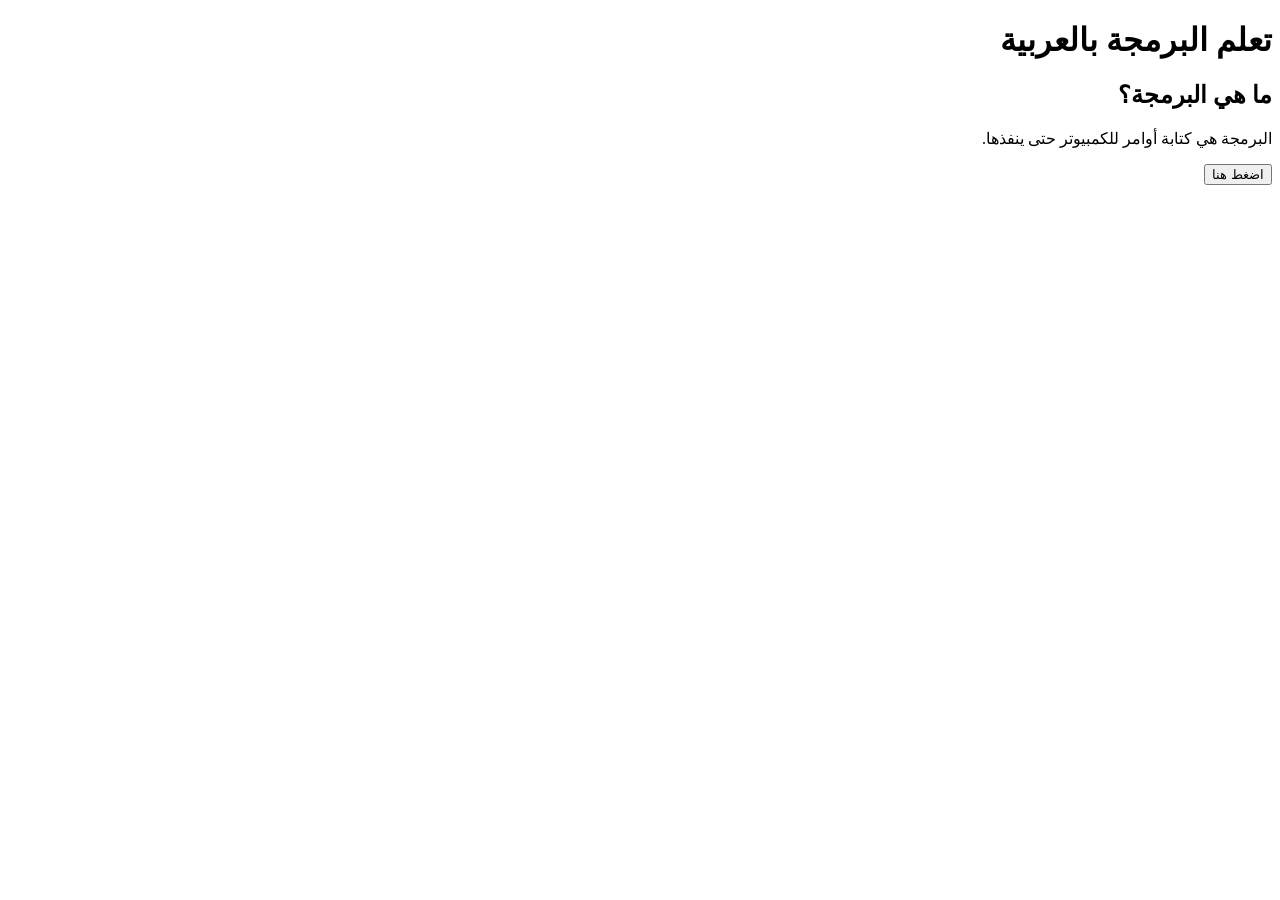
==== index.html @ 55c1474d "Create index.html" ====
<!DOCTYPE html>
<html lang="ar" dir="rtl">
<head>
  <meta charset="UTF-8">
  <title>تعلم البرمجة بالعربية</title>
  <link rel="stylesheet" href="style.css">
</head>
<body>
  <h1>تعلم البرمجة بالعربية</h1>

  <div id="lesson">
    <h2>ما هي البرمجة؟</h2>
    <p>البرمجة هي كتابة أوامر للكمبيوتر حتى ينفذها.</p>
  </div>

  <button onclick="showMessage()">اضغط هنا</button>

  <p id="message"></p>

  <script src="script.js"></script>
</body>
</html>
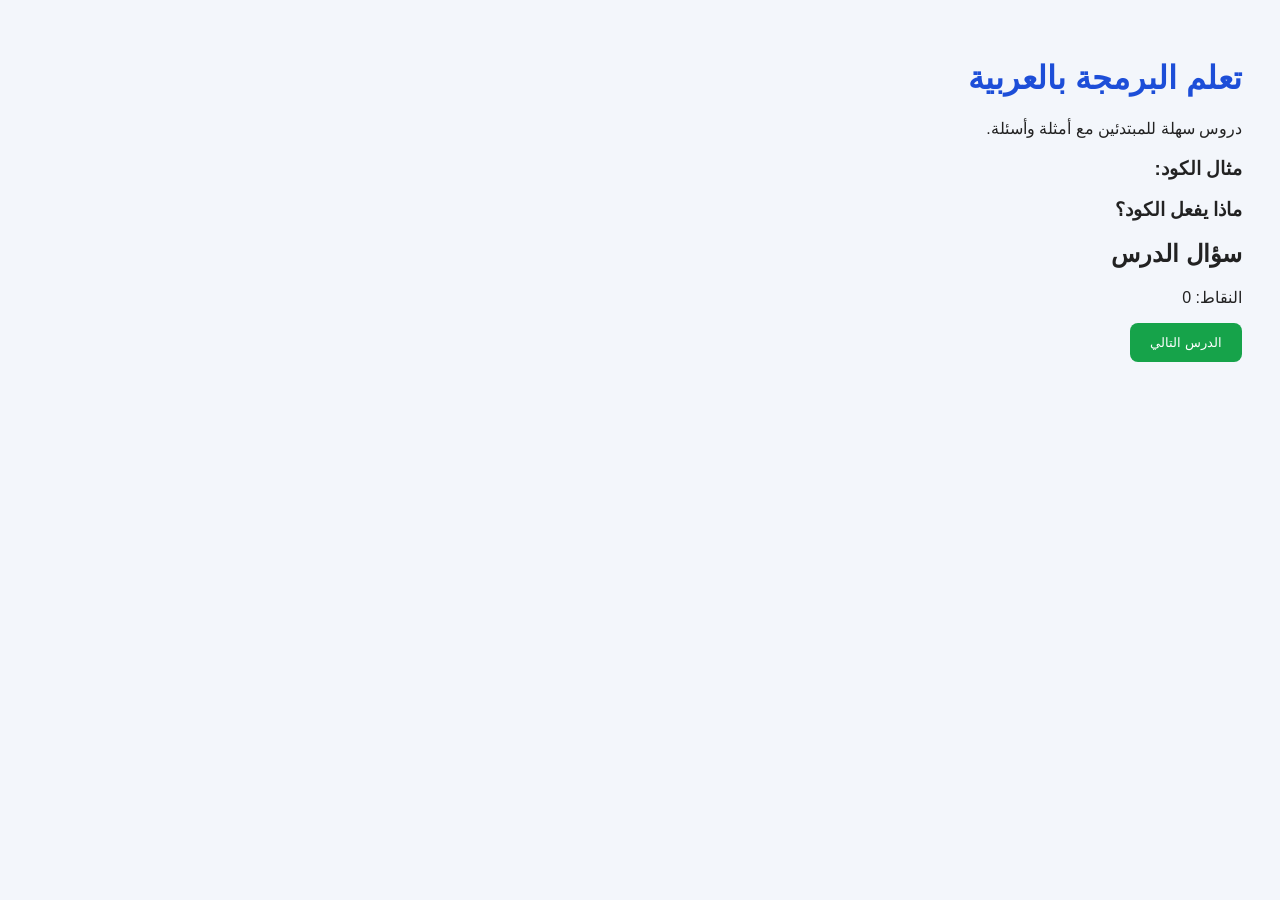
==== commit 3046b438: "Update index.html" ====
--- a/index.html
+++ b/index.html
@@ -2,20 +2,36 @@
 <html lang="ar" dir="rtl">
 <head>
   <meta charset="UTF-8">
+  <meta name="viewport" content="width=device-width, initial-scale=1.0">
   <title>تعلم البرمجة بالعربية</title>
   <link rel="stylesheet" href="style.css">
 </head>
 <body>
-  <h1>تعلم البرمجة بالعربية</h1>
+  <main class="app">
+    <h1>تعلم البرمجة بالعربية</h1>
+    <p class="intro">دروس سهلة للمبتدئين مع أمثلة وأسئلة.</p>
 
-  <div id="lesson">
-    <h2>ما هي البرمجة؟</h2>
-    <p>البرمجة هي كتابة أوامر للكمبيوتر حتى ينفذها.</p>
-  </div>
+    <section class="card">
+      <h2 id="lessonTitle"></h2>
+      <p id="lessonText"></p>
 
-  <button onclick="showMessage()">اضغط هنا</button>
+      <h3>مثال الكود:</h3>
+      <pre><code id="lessonCode"></code></pre>
 
-  <p id="message"></p>
+      <h3>ماذا يفعل الكود؟</h3>
+      <p id="codeExplain"></p>
+    </section>
+
+    <section class="card">
+      <h2>سؤال الدرس</h2>
+      <p id="question"></p>
+      <div id="answers"></div>
+      <p id="result"></p>
+      <p>النقاط: <span id="score">0</span></p>
+    </section>
+
+    <button onclick="nextLesson()">الدرس التالي</button>
+  </main>
 
   <script src="script.js"></script>
 </body>
--- a/style.css
+++ b/style.css
@@ -0,0 +1,24 @@
+body {
+  font-family: Arial, sans-serif;
+  direction: rtl;
+  background-color: #f3f6fb;
+  color: #222;
+  padding: 30px;
+}
+
+h1 {
+  color: #1d4ed8;
+}
+
+button {
+  background-color: #16a34a;
+  color: white;
+  border: none;
+  padding: 12px 20px;
+  border-radius: 8px;
+  cursor: pointer;
+}
+
+button:hover {
+  background-color: #15803d;
+}
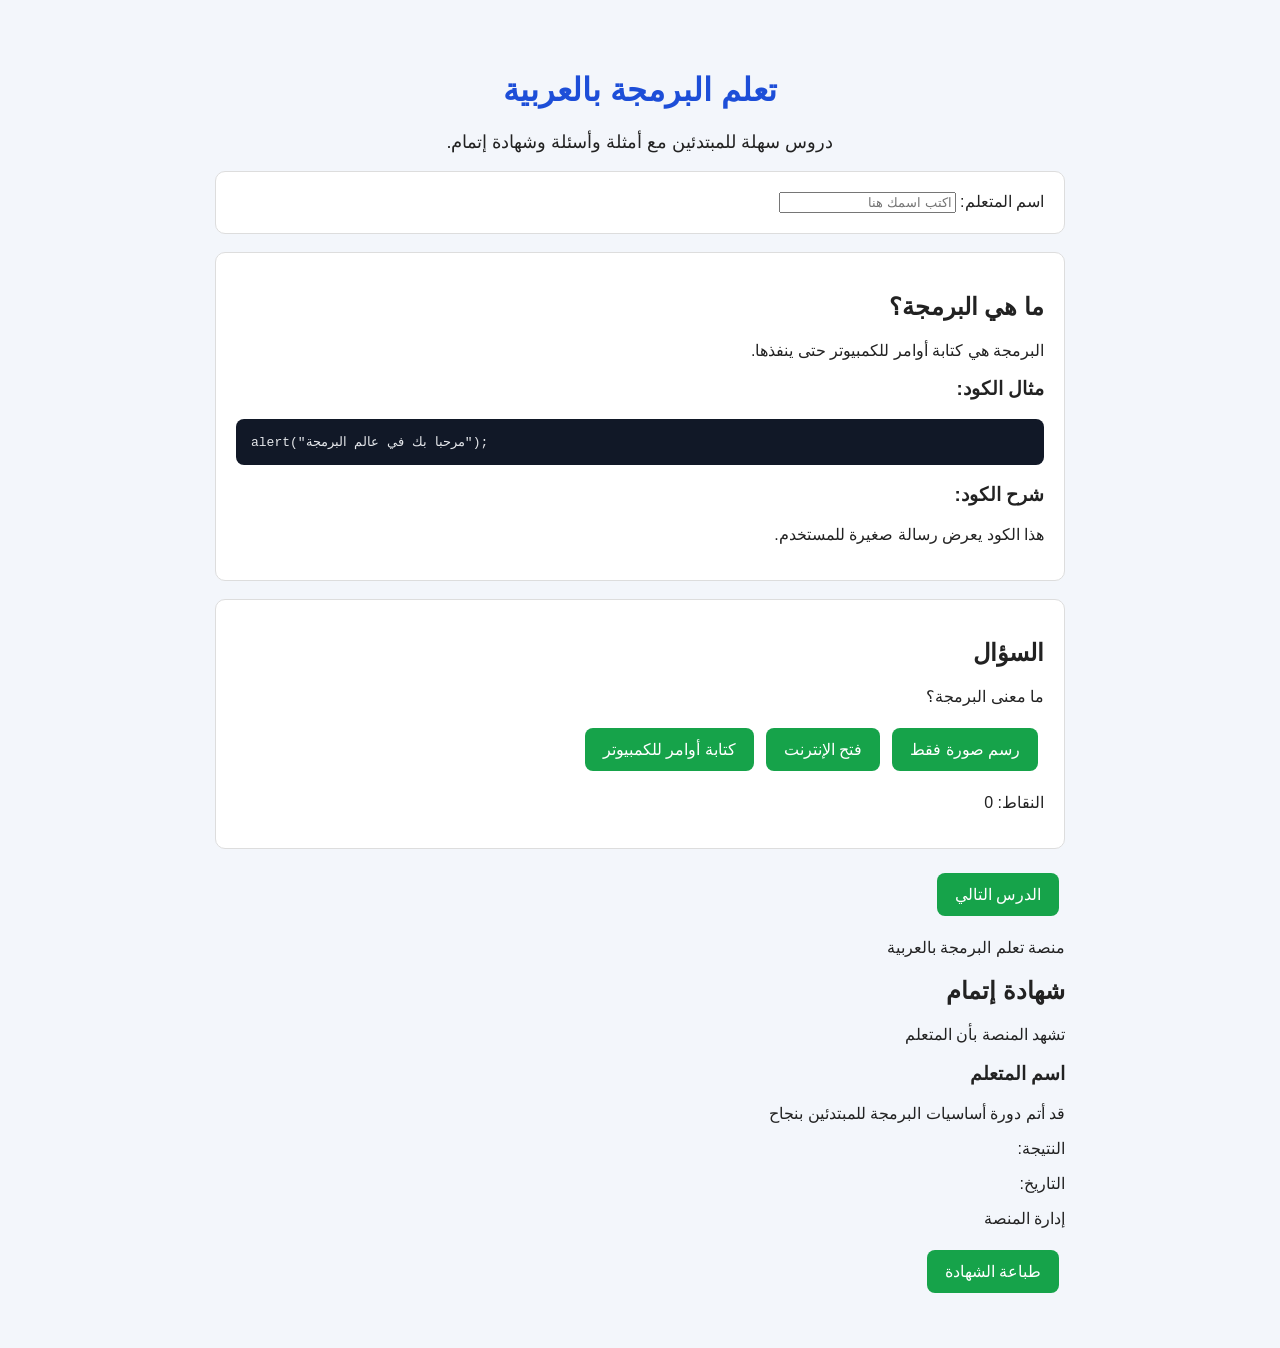
==== commit 642e1b60: "Update index.html" ====
--- a/index.html
+++ b/index.html
@@ -9,28 +9,54 @@
 <body>
   <main class="app">
     <h1>تعلم البرمجة بالعربية</h1>
-    <p class="intro">دروس سهلة للمبتدئين مع أمثلة وأسئلة.</p>
+    <p class="intro">دروس سهلة للمبتدئين مع أمثلة وأسئلة وشهادة إتمام.</p>
 
     <section class="card">
+      <label for="studentName">اسم المتعلم:</label>
+      <input id="studentName" type="text" placeholder="اكتب اسمك هنا">
+    </section>
+
+    <section class="card" id="lessonBox">
       <h2 id="lessonTitle"></h2>
       <p id="lessonText"></p>
 
       <h3>مثال الكود:</h3>
       <pre><code id="lessonCode"></code></pre>
 
-      <h3>ماذا يفعل الكود؟</h3>
+      <h3>شرح الكود:</h3>
       <p id="codeExplain"></p>
     </section>
 
-    <section class="card">
-      <h2>سؤال الدرس</h2>
+    <section class="card" id="quizBox">
+      <h2>السؤال</h2>
       <p id="question"></p>
       <div id="answers"></div>
       <p id="result"></p>
-      <p>النقاط: <span id="score">0</span></p>
+      <p class="score">النقاط: <span id="score">0</span></p>
     </section>
 
-    <button onclick="nextLesson()">الدرس التالي</button>
+    <button id="nextButton">الدرس التالي</button>
+
+    <section class="certificate-section" id="certificateSection">
+      <div class="certificate">
+        <div class="certificate-border">
+          <p class="certificate-small">منصة تعلم البرمجة بالعربية</p>
+          <h2>شهادة إتمام</h2>
+          <p class="certificate-text">تشهد المنصة بأن المتعلم</p>
+          <h3 id="certificateName">اسم المتعلم</h3>
+          <p class="certificate-text">قد أتم دورة أساسيات البرمجة للمبتدئين بنجاح</p>
+
+          <div class="certificate-info">
+            <p>النتيجة: <span id="certificateScore"></span></p>
+            <p>التاريخ: <span id="certificateDate"></span></p>
+          </div>
+
+          <p class="signature">إدارة المنصة</p>
+        </div>
+      </div>
+
+      <button id="printButton">طباعة الشهادة</button>
+    </section>
   </main>
 
   <script src="script.js"></script>
--- a/style.css
+++ b/style.css
@@ -1,24 +1,60 @@
 body {
+  margin: 0;
   font-family: Arial, sans-serif;
-  direction: rtl;
-  background-color: #f3f6fb;
+  background: #f3f6fb;
   color: #222;
-  padding: 30px;
+}
+
+.app {
+  max-width: 850px;
+  margin: 30px auto;
+  padding: 20px;
 }
 
 h1 {
   color: #1d4ed8;
+  text-align: center;
+}
+
+.intro {
+  text-align: center;
+  font-size: 18px;
+}
+
+.card {
+  background: white;
+  padding: 20px;
+  margin: 18px 0;
+  border-radius: 10px;
+  border: 1px solid #ddd;
+}
+
+pre {
+  direction: ltr;
+  text-align: left;
+  background: #111827;
+  color: #e5e7eb;
+  padding: 15px;
+  border-radius: 8px;
+  overflow-x: auto;
 }
 
 button {
-  background-color: #16a34a;
+  background: #16a34a;
   color: white;
   border: none;
-  padding: 12px 20px;
+  padding: 12px 18px;
+  margin: 6px;
   border-radius: 8px;
   cursor: pointer;
+  font-size: 16px;
 }
 
 button:hover {
-  background-color: #15803d;
+  background: #15803d;
 }
+
+#result {
+  font-weight: bold;
+  color: #1d4ed8;
+}
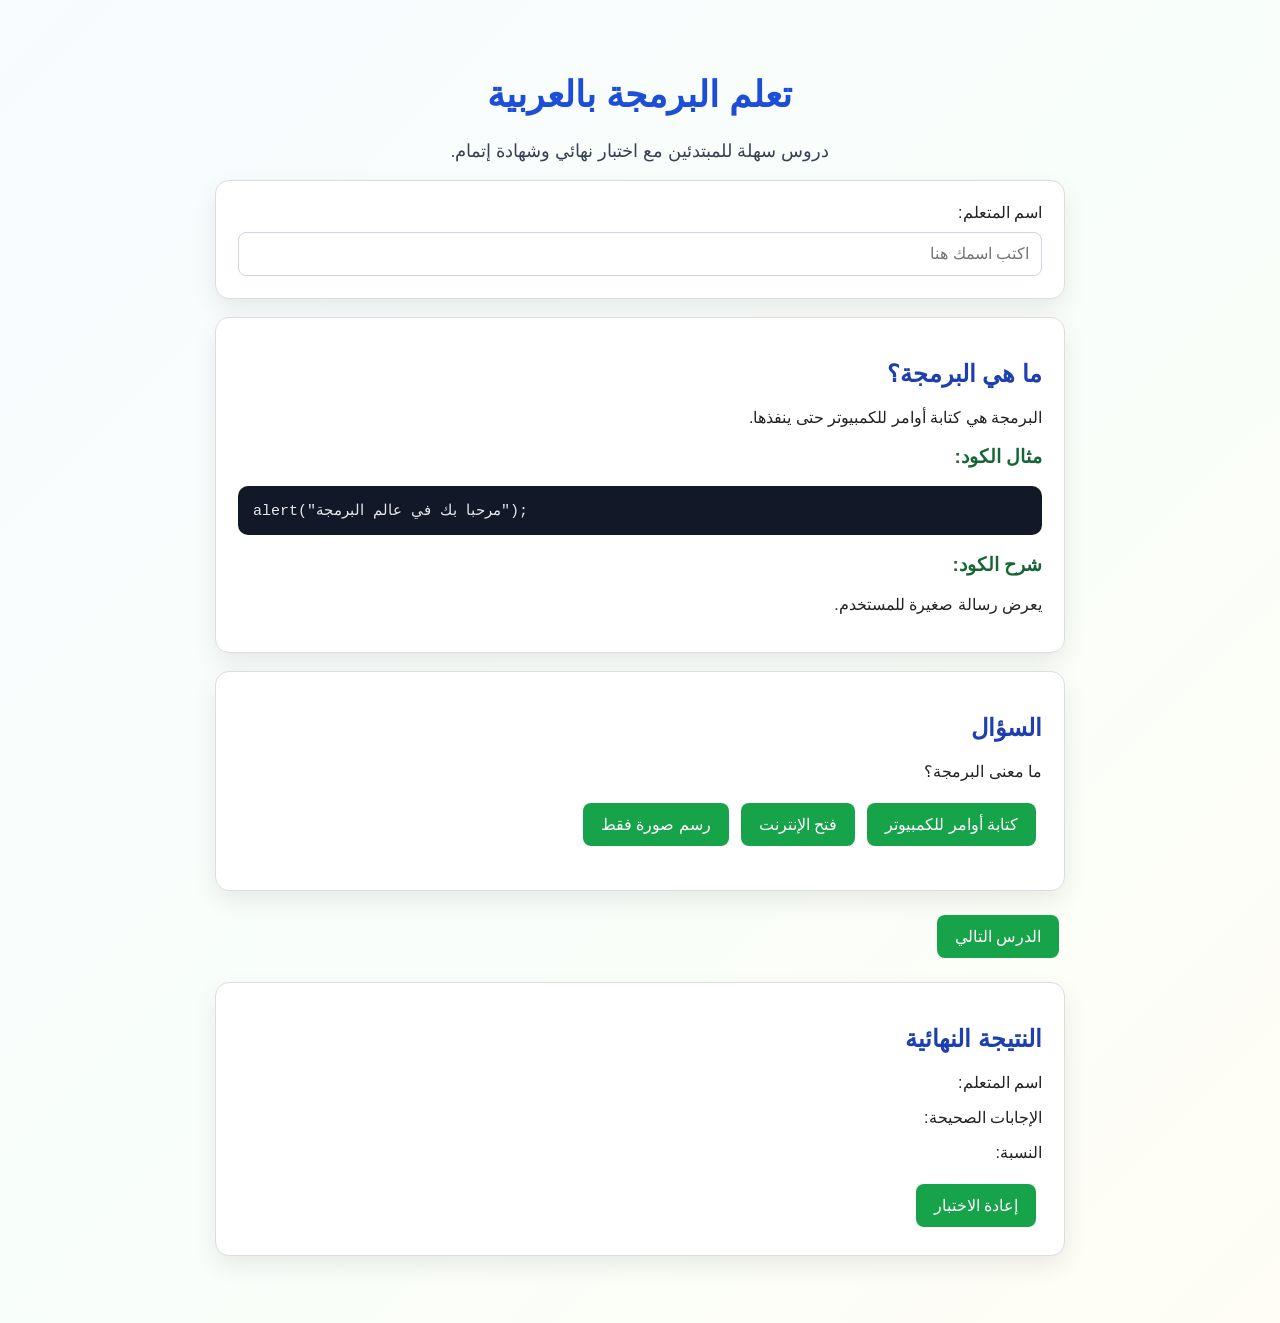
==== commit 5e12ef6b: "Update index.html" ====
--- a/index.html
+++ b/index.html
@@ -9,9 +9,9 @@
 <body>
   <main class="app">
     <h1>تعلم البرمجة بالعربية</h1>
-    <p class="intro">دروس سهلة للمبتدئين مع أمثلة وأسئلة وشهادة إتمام.</p>
+    <p class="intro">دروس سهلة للمبتدئين مع اختبار نهائي وشهادة إتمام.</p>
 
-    <section class="card">
+    <section class="card" id="nameBox">
       <label for="studentName">اسم المتعلم:</label>
       <input id="studentName" type="text" placeholder="اكتب اسمك هنا">
     </section>
@@ -32,10 +32,18 @@
       <p id="question"></p>
       <div id="answers"></div>
       <p id="result"></p>
-      <p class="score">النقاط: <span id="score">0</span></p>
     </section>
 
     <button id="nextButton">الدرس التالي</button>
+
+    <section class="card final-result" id="finalResult">
+      <h2>النتيجة النهائية</h2>
+      <p>اسم المتعلم: <strong id="finalName"></strong></p>
+      <p>الإجابات الصحيحة: <strong id="finalScore"></strong></p>
+      <p>النسبة: <strong id="finalPercent"></strong></p>
+      <p id="finalMessage"></p>
+      <button id="restartButton">إعادة الاختبار</button>
+    </section>
 
     <section class="certificate-section" id="certificateSection">
       <div class="certificate">
--- a/style.css
+++ b/style.css
@@ -1,8 +1,11 @@
 body {
   margin: 0;
   font-family: Arial, sans-serif;
-  background: #f3f6fb;
+  background:
+    linear-gradient(rgba(255, 255, 255, 0.82), rgba(255, 255, 255, 0.82)),
+    linear-gradient(135deg, #dbeafe, #dcfce7, #fef3c7);
   color: #222;
+  min-height: 100vh;
 }
 
 .app {
@@ -14,33 +17,55 @@
 h1 {
   color: #1d4ed8;
   text-align: center;
+  font-size: 36px;
 }
 
 .intro {
   text-align: center;
   font-size: 18px;
+  color: #374151;
 }
 
 .card {
-  background: white;
-  padding: 20px;
+  background-color: white;
+  padding: 22px;
   margin: 18px 0;
-  border-radius: 10px;
+  border-radius: 14px;
   border: 1px solid #ddd;
+  box-shadow: 0 10px 25px rgba(0, 0, 0, 0.08);
+}
+
+.card h2 {
+  color: #1e40af;
+}
+
+.card h3 {
+  color: #166534;
+}
+
+input {
+  width: 100%;
+  margin-top: 10px;
+  padding: 12px;
+  border: 1px solid #cbd5e1;
+  border-radius: 8px;
+  font-size: 16px;
+  box-sizing: border-box;
 }
 
 pre {
   direction: ltr;
   text-align: left;
-  background: #111827;
+  background-color: #111827;
   color: #e5e7eb;
   padding: 15px;
-  border-radius: 8px;
+  border-radius: 10px;
   overflow-x: auto;
+  font-size: 15px;
 }
 
 button {
-  background: #16a34a;
+  background-color: #16a34a;
   color: white;
   border: none;
   padding: 12px 18px;
@@ -51,10 +76,110 @@
 }
 
 button:hover {
-  background: #15803d;
+  background-color: #15803d;
 }
 
 #result {
   font-weight: bold;
   color: #1d4ed8;
 }
+
+.score {
+  font-weight: bold;
+  font-size: 18px;
+}
+
+.certificate-section {
+  display: none;
+  margin-top: 25px;
+  text-align: center;
+}
+
+.certificate {
+  max-width: 850px;
+  margin: 20px auto;
+  padding: 18px;
+  border-radius: 18px;
+  background:
+    linear-gradient(rgba(255, 255, 255, 0.88), rgba(255, 255, 255, 0.88)),
+    linear-gradient(135deg, #fef3c7, #dbeafe, #dcfce7);
+  box-shadow: 0 18px 45px rgba(0, 0, 0, 0.14);
+}
+
+.certificate-border {
+  padding: 45px 30px;
+  border: 6px double #c89b2c;
+  border-radius: 14px;
+  background:
+    radial-gradient(circle at top right, rgba(250, 204, 21, 0.18), transparent 28%),
+    radial-gradient(circle at bottom left, rgba(37, 99, 235, 0.14), transparent 30%),
+    #ffffff;
+}
+
+.certificate-small {
+  color: #92400e;
+  font-weight: bold;
+  font-size: 18px;
+}
+
+.certificate h2 {
+  margin: 15px 0;
+  color: #1d4ed8;
+  font-size: 42px;
+}
+
+.certificate-text {
+  font-size: 20px;
+  color: #374151;
+  line-height: 1.8;
+}
+
+#certificateName {
+  margin: 20px auto;
+  padding: 12px 20px;
+  max-width: 520px;
+  color: #166534;
+  font-size: 34px;
+  border-bottom: 3px solid #c89b2c;
+}
+
+.certificate-info {
+  display: flex;
+  justify-content: center;
+  gap: 28px;
+  flex-wrap: wrap;
+  margin-top: 25px;
+  font-size: 18px;
+  font-weight: bold;
+  color: #1f2937;
+}
+
+.signature {
+  margin-top: 35px;
+  color: #92400e;
+  font-size: 20px;
+  font-weight: bold;
+}
+
+@media print {
+  body * {
+    visibility: hidden;
+  }
+
+  .certificate-section,
+  .certificate-section * {
+    visibility: visible;
+  }
+
+  .certificate-section {
+    display: block;
+  }
+
+  .certificate-section button {
+    display: none;
+  }
+
+  .certificate {
+    box-shadow: none;
+  }
+}
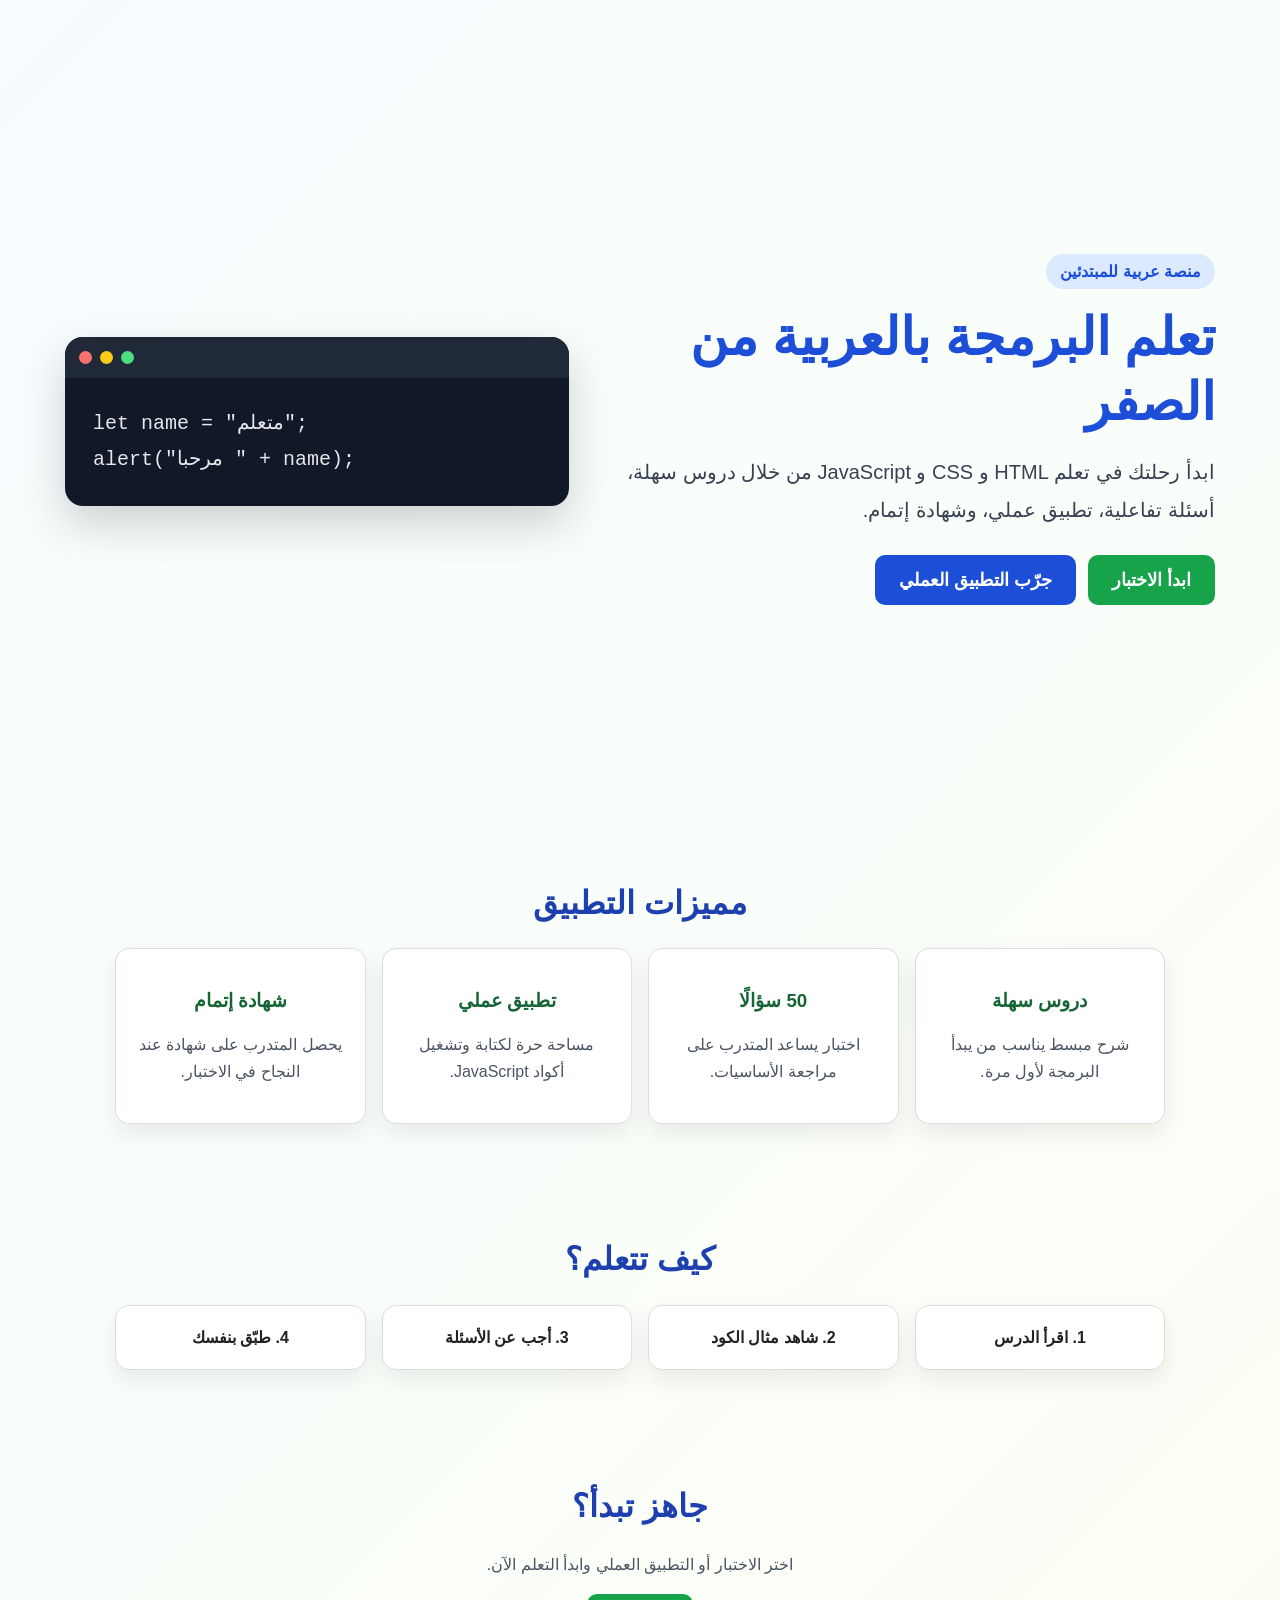
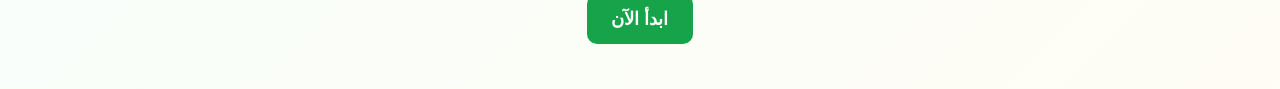
==== commit 1e29130c: "Update index.html" ====
--- a/index.html
+++ b/index.html
@@ -7,66 +7,68 @@
   <link rel="stylesheet" href="style.css">
 </head>
 <body>
-  <main class="app">
-    <h1>تعلم البرمجة بالعربية</h1>
-    <p class="intro">دروس سهلة للمبتدئين مع اختبار نهائي وشهادة إتمام.</p>
+  <main class="website">
+    <section class="hero">
+      <div class="hero-content">
+        <p class="badge">منصة عربية للمبتدئين</p>
+        <h1>تعلم البرمجة بالعربية من الصفر</h1>
+        <p class="hero-text">
+          ابدأ رحلتك في تعلم HTML و CSS و JavaScript من خلال دروس سهلة،
+          أسئلة تفاعلية، تطبيق عملي، وشهادة إتمام.
+        </p>
 
-    <section class="card" id="nameBox">
-      <label for="studentName">اسم المتعلم:</label>
-      <input id="studentName" type="text" placeholder="اكتب اسمك هنا">
-    </section>
-
-    <section class="card" id="lessonBox">
-      <h2 id="lessonTitle"></h2>
-      <p id="lessonText"></p>
-
-      <h3>مثال الكود:</h3>
-      <pre><code id="lessonCode"></code></pre>
-
-      <h3>شرح الكود:</h3>
-      <p id="codeExplain"></p>
-    </section>
-
-    <section class="card" id="quizBox">
-      <h2>السؤال</h2>
-      <p id="question"></p>
-      <div id="answers"></div>
-      <p id="result"></p>
-    </section>
-
-    <button id="nextButton">الدرس التالي</button>
-
-    <section class="card final-result" id="finalResult">
-      <h2>النتيجة النهائية</h2>
-      <p>اسم المتعلم: <strong id="finalName"></strong></p>
-      <p>الإجابات الصحيحة: <strong id="finalScore"></strong></p>
-      <p>النسبة: <strong id="finalPercent"></strong></p>
-      <p id="finalMessage"></p>
-      <button id="restartButton">إعادة الاختبار</button>
-    </section>
-
-    <section class="certificate-section" id="certificateSection">
-      <div class="certificate">
-        <div class="certificate-border">
-          <p class="certificate-small">منصة تعلم البرمجة بالعربية</p>
-          <h2>شهادة إتمام</h2>
-          <p class="certificate-text">تشهد المنصة بأن المتعلم</p>
-          <h3 id="certificateName">اسم المتعلم</h3>
-          <p class="certificate-text">قد أتم دورة أساسيات البرمجة للمبتدئين بنجاح</p>
-
-          <div class="certificate-info">
-            <p>النتيجة: <span id="certificateScore"></span></p>
-            <p>التاريخ: <span id="certificateDate"></span></p>
-          </div>
-
-          <p class="signature">إدارة المنصة</p>
+        <div class="hero-actions">
+          <a class="start-link" href="app.html">ابدأ الاختبار</a>
+          <a class="practice-link" href="app.html#practice">جرّب التطبيق العملي</a>
         </div>
       </div>
 
-      <button id="printButton">طباعة الشهادة</button>
+      <div class="code-preview">
+        <div class="code-header">
+          <span></span><span></span><span></span>
+        </div>
+        <pre><code>let name = "متعلم";
+alert("مرحبا " + name);</code></pre>
+      </div>
+    </section>
+
+    <section class="features">
+      <h2>مميزات التطبيق</h2>
+      <div class="features-grid">
+        <div class="feature-card">
+          <h3>دروس سهلة</h3>
+          <p>شرح مبسط يناسب من يبدأ البرمجة لأول مرة.</p>
+        </div>
+        <div class="feature-card">
+          <h3>50 سؤالًا</h3>
+          <p>اختبار يساعد المتدرب على مراجعة الأساسيات.</p>
+        </div>
+        <div class="feature-card">
+          <h3>تطبيق عملي</h3>
+          <p>مساحة حرة لكتابة وتشغيل أكواد JavaScript.</p>
+        </div>
+        <div class="feature-card">
+          <h3>شهادة إتمام</h3>
+          <p>يحصل المتدرب على شهادة عند النجاح في الاختبار.</p>
+        </div>
+      </div>
+    </section>
+
+    <section class="steps">
+      <h2>كيف تتعلم؟</h2>
+      <div class="steps-list">
+        <div>1. اقرأ الدرس</div>
+        <div>2. شاهد مثال الكود</div>
+        <div>3. أجب عن الأسئلة</div>
+        <div>4. طبّق بنفسك</div>
+      </div>
+    </section>
+
+    <section class="cta">
+      <h2>جاهز تبدأ؟</h2>
+      <p>اختر الاختبار أو التطبيق العملي وابدأ التعلم الآن.</p>
+      <a class="start-link" href="app.html">ابدأ الآن</a>
     </section>
   </main>
-
-  <script src="script.js"></script>
 </body>
 </html>
--- a/style.css
+++ b/style.css
@@ -1,3 +1,189 @@
+.website {
+  min-height: 100vh;
+}
+
+.hero {
+  min-height: 78vh;
+  display: grid;
+  grid-template-columns: 1.1fr 0.9fr;
+  align-items: center;
+  gap: 30px;
+  max-width: 1150px;
+  margin: 0 auto;
+  padding: 70px 22px 40px;
+}
+
+.hero-content {
+  text-align: right;
+}
+
+.badge {
+  display: inline-block;
+  background-color: #dbeafe;
+  color: #1d4ed8;
+  padding: 8px 14px;
+  border-radius: 999px;
+  font-weight: bold;
+  margin-bottom: 16px;
+}
+
+.hero h1 {
+  margin: 0 0 18px;
+  font-size: 52px;
+  color: #1d4ed8;
+  line-height: 1.25;
+}
+
+.hero-text {
+  max-width: 760px;
+  margin: 0 0 26px;
+  font-size: 20px;
+  line-height: 1.9;
+  color: #374151;
+}
+
+.hero-actions {
+  display: flex;
+  gap: 12px;
+  flex-wrap: wrap;
+}
+
+.start-link,
+.practice-link {
+  display: inline-block;
+  color: white;
+  text-decoration: none;
+  padding: 14px 24px;
+  border-radius: 10px;
+  font-size: 18px;
+  font-weight: bold;
+}
+
+.start-link {
+  background-color: #16a34a;
+}
+
+.practice-link {
+  background-color: #1d4ed8;
+}
+
+.start-link:hover {
+  background-color: #15803d;
+}
+
+.practice-link:hover {
+  background-color: #1e40af;
+}
+
+.code-preview {
+  direction: ltr;
+  background-color: #111827;
+  color: #e5e7eb;
+  border-radius: 18px;
+  box-shadow: 0 18px 45px rgba(0, 0, 0, 0.18);
+  overflow: hidden;
+}
+
+.code-header {
+  display: flex;
+  gap: 8px;
+  padding: 14px;
+  background-color: #1f2937;
+}
+
+.code-header span {
+  width: 13px;
+  height: 13px;
+  border-radius: 50%;
+  background-color: #f87171;
+}
+
+.code-header span:nth-child(2) {
+  background-color: #facc15;
+}
+
+.code-header span:nth-child(3) {
+  background-color: #4ade80;
+}
+
+.code-preview pre {
+  margin: 0;
+  padding: 28px;
+  background-color: transparent;
+  font-size: 20px;
+  line-height: 1.8;
+}
+
+.features,
+.steps,
+.cta {
+  max-width: 1050px;
+  margin: 0 auto;
+  padding: 45px 20px;
+  text-align: center;
+}
+
+.features h2,
+.steps h2,
+.cta h2 {
+  color: #1e40af;
+  font-size: 32px;
+}
+
+.features-grid,
+.steps-list {
+  display: grid;
+  grid-template-columns: repeat(4, 1fr);
+  gap: 16px;
+  margin-top: 24px;
+}
+
+.feature-card,
+.steps-list div {
+  background-color: white;
+  padding: 22px;
+  border-radius: 14px;
+  border: 1px solid #ddd;
+  box-shadow: 0 10px 25px rgba(0, 0, 0, 0.08);
+}
+
+.feature-card h3 {
+  color: #166534;
+}
+
+.feature-card p,
+.cta p {
+  color: #4b5563;
+  line-height: 1.7;
+}
+
+.steps-list div {
+  font-weight: bold;
+}
+
+@media (max-width: 850px) {
+  .hero {
+    grid-template-columns: 1fr;
+    text-align: center;
+  }
+
+  .hero-content {
+    text-align: center;
+  }
+
+  .hero-actions {
+    justify-content: center;
+  }
+
+  .hero h1 {
+    font-size: 36px;
+  }
+
+  .features-grid,
+  .steps-list {
+    grid-template-columns: 1fr;
+  }
+}
 body {
   margin: 0;
   font-family: Arial, sans-serif;
@@ -9,12 +195,12 @@
 }
 
 .app {
-  max-width: 850px;
+  max-width: 900px;
   margin: 30px auto;
   padding: 20px;
 }
 
-h1 {
+.app h1 {
   color: #1d4ed8;
   text-align: center;
   font-size: 36px;
@@ -43,7 +229,13 @@
   color: #166534;
 }
 
-input {
+.progress {
+  color: #92400e;
+  font-weight: bold;
+}
+
+input,
+textarea {
   width: 100%;
   margin-top: 10px;
   padding: 12px;
@@ -51,6 +243,13 @@
   border-radius: 8px;
   font-size: 16px;
   box-sizing: border-box;
+}
+
+textarea {
+  min-height: 170px;
+  direction: ltr;
+  text-align: left;
+  font-family: Consolas, monospace;
 }
 
 pre {
@@ -79,107 +278,22 @@
   background-color: #15803d;
 }
 
+button:disabled {
+  opacity: 0.65;
+  cursor: not-allowed;
+}
+
+.answer-selected {
+  background-color: #1d4ed8;
+}
+
 #result {
   font-weight: bold;
   color: #1d4ed8;
 }
 
-.score {
-  font-weight: bold;
-  font-size: 18px;
-}
-
+.final-result,
+.practice-lab,
 .certificate-section {
   display: none;
-  margin-top: 25px;
-  text-align: center;
-}
-
-.certificate {
-  max-width: 850px;
-  margin: 20px auto;
-  padding: 18px;
-  border-radius: 18px;
-  background:
-    linear-gradient(rgba(255, 255, 255, 0.88), rgba(255, 255, 255, 0.88)),
-    linear-gradient(135deg, #fef3c7, #dbeafe, #dcfce7);
-  box-shadow: 0 18px 45px rgba(0, 0, 0, 0.14);
-}
-
-.certificate-border {
-  padding: 45px 30px;
-  border: 6px double #c89b2c;
-  border-radius: 14px;
-  background:
-    radial-gradient(circle at top right, rgba(250, 204, 21, 0.18), transparent 28%),
-    radial-gradient(circle at bottom left, rgba(37, 99, 235, 0.14), transparent 30%),
-    #ffffff;
-}
-
-.certificate-small {
-  color: #92400e;
-  font-weight: bold;
-  font-size: 18px;
-}
-
-.certificate h2 {
-  margin: 15px 0;
-  color: #1d4ed8;
-  font-size: 42px;
-}
-
-.certificate-text {
-  font-size: 20px;
-  color: #374151;
-  line-height: 1.8;
-}
-
-#certificateName {
-  margin: 20px auto;
-  padding: 12px 20px;
-  max-width: 520px;
-  color: #166534;
-  font-size: 34px;
-  border-bottom: 3px solid #c89b2c;
-}
-
-.certificate-info {
-  display: flex;
-  justify-content: center;
-  gap: 28px;
-  flex-wrap: wrap;
-  margin-top: 25px;
-  font-size: 18px;
-  font-weight: bold;
-  color: #1f2937;
-}
-
-.signature {
-  margin-top: 35px;
-  color: #92400e;
-  font-size: 20px;
-  font-weight: bold;
-}
-
-@media print {
-  body * {
-    visibility: hidden;
-  }
-
-  .certificate-section,
-  .certificate-section * {
-    visibility: visible;
-  }
-
-  .certificate-section {
-    display: block;
-  }
-
-  .certificate-section button {
-    display: none;
-  }
-
-  .certificate {
-    box-shadow: none;
-  }
-}
+}
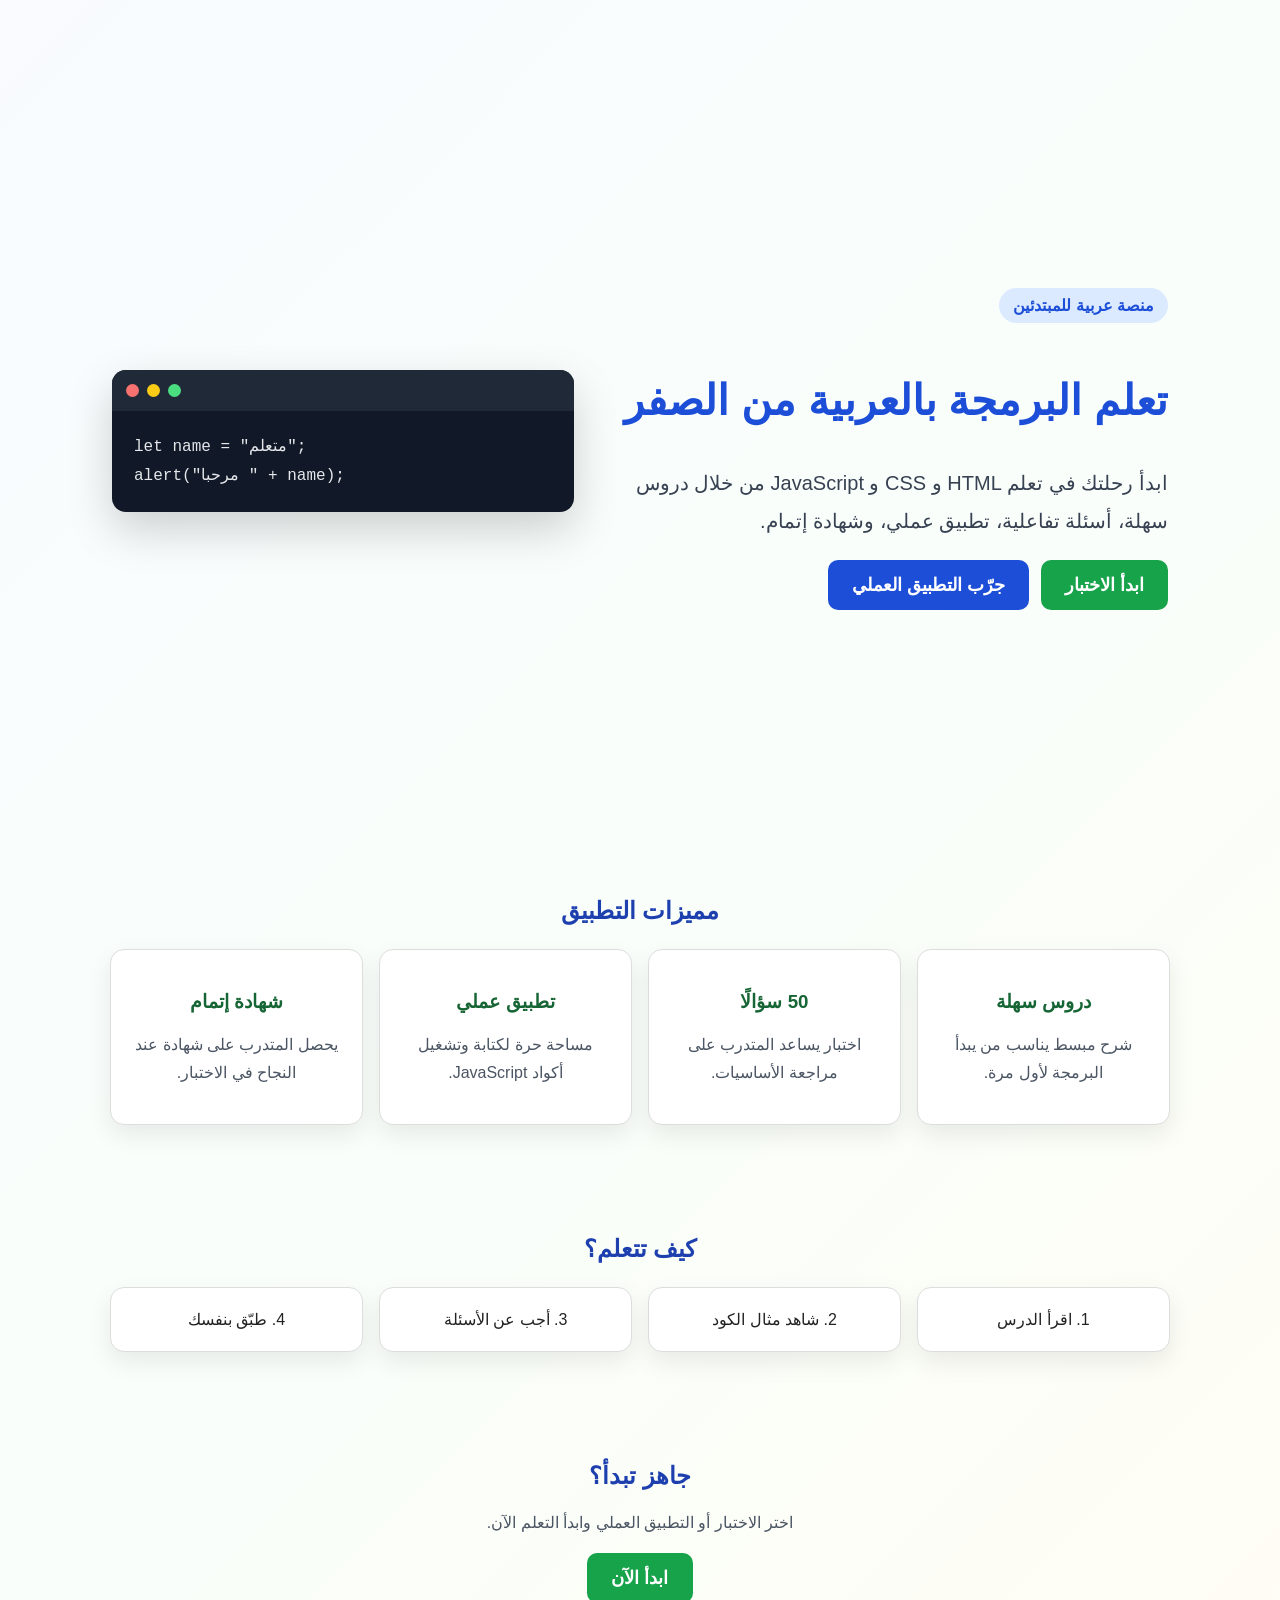
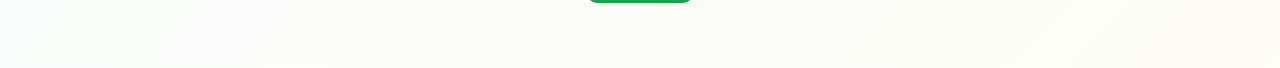
==== commit e8574e62: "Update index.html" ====
--- a/index.html
+++ b/index.html
@@ -19,7 +19,7 @@
 
         <div class="hero-actions">
           <a class="start-link" href="app.html">ابدأ الاختبار</a>
-          <a class="practice-link" href="app.html#practice">جرّب التطبيق العملي</a>
+          <a class="practice-link" href="app.html#practiceLab">جرّب التطبيق العملي</a>
         </div>
       </div>
 
@@ -35,22 +35,10 @@
     <section class="features">
       <h2>مميزات التطبيق</h2>
       <div class="features-grid">
-        <div class="feature-card">
-          <h3>دروس سهلة</h3>
-          <p>شرح مبسط يناسب من يبدأ البرمجة لأول مرة.</p>
-        </div>
-        <div class="feature-card">
-          <h3>50 سؤالًا</h3>
-          <p>اختبار يساعد المتدرب على مراجعة الأساسيات.</p>
-        </div>
-        <div class="feature-card">
-          <h3>تطبيق عملي</h3>
-          <p>مساحة حرة لكتابة وتشغيل أكواد JavaScript.</p>
-        </div>
-        <div class="feature-card">
-          <h3>شهادة إتمام</h3>
-          <p>يحصل المتدرب على شهادة عند النجاح في الاختبار.</p>
-        </div>
+        <div class="feature-card"><h3>دروس سهلة</h3><p>شرح مبسط يناسب من يبدأ البرمجة لأول مرة.</p></div>
+        <div class="feature-card"><h3>50 سؤالًا</h3><p>اختبار يساعد المتدرب على مراجعة الأساسيات.</p></div>
+        <div class="feature-card"><h3>تطبيق عملي</h3><p>مساحة حرة لكتابة وتشغيل أكواد JavaScript.</p></div>
+        <div class="feature-card"><h3>شهادة إتمام</h3><p>يحصل المتدرب على شهادة عند النجاح في الاختبار.</p></div>
       </div>
     </section>
 
--- a/style.css
+++ b/style.css
@@ -1,5 +1,18 @@
-.website {
+body {
+  margin: 0;
+  font-family: Arial, sans-serif;
+  background:
+    linear-gradient(rgba(255,255,255,0.82), rgba(255,255,255,0.82)),
+    linear-gradient(135deg, #dbeafe, #dcfce7, #fef3c7);
+  color: #222;
   min-height: 100vh;
+}
+
+.website,
+.app {
+  max-width: 1100px;
+  margin: 0 auto;
+  padding: 20px;
 }
 
 .hero {
@@ -8,8 +21,6 @@
   grid-template-columns: 1.1fr 0.9fr;
   align-items: center;
   gap: 30px;
-  max-width: 1150px;
-  margin: 0 auto;
   padding: 70px 22px 40px;
 }
 
@@ -27,16 +38,15 @@
   margin-bottom: 16px;
 }
 
-.hero h1 {
-  margin: 0 0 18px;
-  font-size: 52px;
+.hero h1,
+.app h1 {
   color: #1d4ed8;
-  line-height: 1.25;
-}
-
-.hero-text {
-  max-width: 760px;
-  margin: 0 0 26px;
+  font-size: 42px;
+  line-height: 1.3;
+}
+
+.hero-text,
+.intro {
   font-size: 20px;
   line-height: 1.9;
   color: #374151;
@@ -49,7 +59,8 @@
 }
 
 .start-link,
-.practice-link {
+.practice-link,
+button {
   display: inline-block;
   color: white;
   text-decoration: none;
@@ -57,9 +68,12 @@
   border-radius: 10px;
   font-size: 18px;
   font-weight: bold;
-}
-
-.start-link {
+  border: none;
+  cursor: pointer;
+}
+
+.start-link,
+button {
   background-color: #16a34a;
 }
 
@@ -67,7 +81,8 @@
   background-color: #1d4ed8;
 }
 
-.start-link:hover {
+.start-link:hover,
+button:hover {
   background-color: #15803d;
 }
 
@@ -75,13 +90,18 @@
   background-color: #1e40af;
 }
 
-.code-preview {
+.code-preview,
+.app pre {
   direction: ltr;
+  text-align: left;
   background-color: #111827;
   color: #e5e7eb;
-  border-radius: 18px;
-  box-shadow: 0 18px 45px rgba(0, 0, 0, 0.18);
-  overflow: hidden;
+  border-radius: 14px;
+  overflow-x: auto;
+}
+
+.code-preview {
+  box-shadow: 0 18px 45px rgba(0,0,0,0.18);
 }
 
 .code-header {
@@ -106,28 +126,26 @@
   background-color: #4ade80;
 }
 
-.code-preview pre {
+.code-preview pre,
+.app pre {
   margin: 0;
-  padding: 28px;
-  background-color: transparent;
-  font-size: 20px;
+  padding: 22px;
+  font-size: 16px;
   line-height: 1.8;
 }
 
 .features,
 .steps,
 .cta {
-  max-width: 1050px;
-  margin: 0 auto;
   padding: 45px 20px;
   text-align: center;
 }
 
 .features h2,
 .steps h2,
-.cta h2 {
+.cta h2,
+.card h2 {
   color: #1e40af;
-  font-size: 32px;
 }
 
 .features-grid,
@@ -139,15 +157,17 @@
 }
 
 .feature-card,
-.steps-list div {
+.steps-list div,
+.card {
   background-color: white;
   padding: 22px;
   border-radius: 14px;
   border: 1px solid #ddd;
-  box-shadow: 0 10px 25px rgba(0, 0, 0, 0.08);
-}
-
-.feature-card h3 {
+  box-shadow: 0 10px 25px rgba(0,0,0,0.08);
+}
+
+.feature-card h3,
+.card h3 {
   color: #166534;
 }
 
@@ -157,76 +177,17 @@
   line-height: 1.7;
 }
 
-.steps-list div {
-  font-weight: bold;
-}
-
-@media (max-width: 850px) {
-  .hero {
-    grid-template-columns: 1fr;
-    text-align: center;
-  }
-
-  .hero-content {
-    text-align: center;
-  }
-
-  .hero-actions {
-    justify-content: center;
-  }
-
-  .hero h1 {
-    font-size: 36px;
-  }
-
-  .features-grid,
-  .steps-list {
-    grid-template-columns: 1fr;
-  }
-}
-body {
-  margin: 0;
-  font-family: Arial, sans-serif;
-  background:
-    linear-gradient(rgba(255, 255, 255, 0.82), rgba(255, 255, 255, 0.82)),
-    linear-gradient(135deg, #dbeafe, #dcfce7, #fef3c7);
-  color: #222;
-  min-height: 100vh;
-}
-
 .app {
   max-width: 900px;
-  margin: 30px auto;
-  padding: 20px;
-}
-
-.app h1 {
-  color: #1d4ed8;
-  text-align: center;
-  font-size: 36px;
-}
-
+}
+
+.app h1,
 .intro {
   text-align: center;
-  font-size: 18px;
-  color: #374151;
 }
 
 .card {
-  background-color: white;
-  padding: 22px;
   margin: 18px 0;
-  border-radius: 14px;
-  border: 1px solid #ddd;
-  box-shadow: 0 10px 25px rgba(0, 0, 0, 0.08);
-}
-
-.card h2 {
-  color: #1e40af;
-}
-
-.card h3 {
-  color: #166534;
 }
 
 .progress {
@@ -252,32 +213,6 @@
   font-family: Consolas, monospace;
 }
 
-pre {
-  direction: ltr;
-  text-align: left;
-  background-color: #111827;
-  color: #e5e7eb;
-  padding: 15px;
-  border-radius: 10px;
-  overflow-x: auto;
-  font-size: 15px;
-}
-
-button {
-  background-color: #16a34a;
-  color: white;
-  border: none;
-  padding: 12px 18px;
-  margin: 6px;
-  border-radius: 8px;
-  cursor: pointer;
-  font-size: 16px;
-}
-
-button:hover {
-  background-color: #15803d;
-}
-
 button:disabled {
   opacity: 0.65;
   cursor: not-allowed;
@@ -297,3 +232,113 @@
 .certificate-section {
   display: none;
 }
+
+.final-result,
+.certificate-section {
+  text-align: center;
+}
+
+#finalMessage {
+  font-size: 20px;
+  font-weight: bold;
+  color: #166534;
+}
+
+#codeOutput {
+  background-color: #eef2ff;
+  color: #1f2937;
+  min-height: 55px;
+}
+
+.certificate {
+  max-width: 850px;
+  margin: 20px auto;
+  padding: 18px;
+  border-radius: 18px;
+  background: linear-gradient(135deg, #fef3c7, #dbeafe, #dcfce7);
+  box-shadow: 0 18px 45px rgba(0,0,0,0.14);
+}
+
+.certificate-border {
+  padding: 45px 30px;
+  border: 6px double #c89b2c;
+  border-radius: 14px;
+  background: white;
+}
+
+.certificate-small,
+.signature {
+  color: #92400e;
+  font-weight: bold;
+}
+
+.certificate h2 {
+  color: #1d4ed8;
+  font-size: 42px;
+}
+
+#certificateName {
+  margin: 20px auto;
+  padding: 12px 20px;
+  max-width: 520px;
+  color: #166534;
+  font-size: 34px;
+  border-bottom: 3px solid #c89b2c;
+}
+
+.certificate-info {
+  display: flex;
+  justify-content: center;
+  gap: 28px;
+  flex-wrap: wrap;
+  margin-top: 25px;
+  font-weight: bold;
+}
+
+@media (max-width: 850px) {
+  .hero {
+    grid-template-columns: 1fr;
+    text-align: center;
+  }
+
+  .hero-content {
+    text-align: center;
+  }
+
+  .hero-actions {
+    justify-content: center;
+  }
+
+  .hero h1,
+  .app h1 {
+    font-size: 34px;
+  }
+
+  .features-grid,
+  .steps-list {
+    grid-template-columns: 1fr;
+  }
+}
+
+@media print {
+  body * {
+    visibility: hidden;
+  }
+
+  .certificate-section,
+  .certificate-section * {
+    visibility: visible;
+  }
+
+  .certificate-section {
+    display: block;
+  }
+
+  .certificate-section button {
+    display: none;
+  }
+
+  .certificate {
+    box-shadow: none;
+  }
+}
